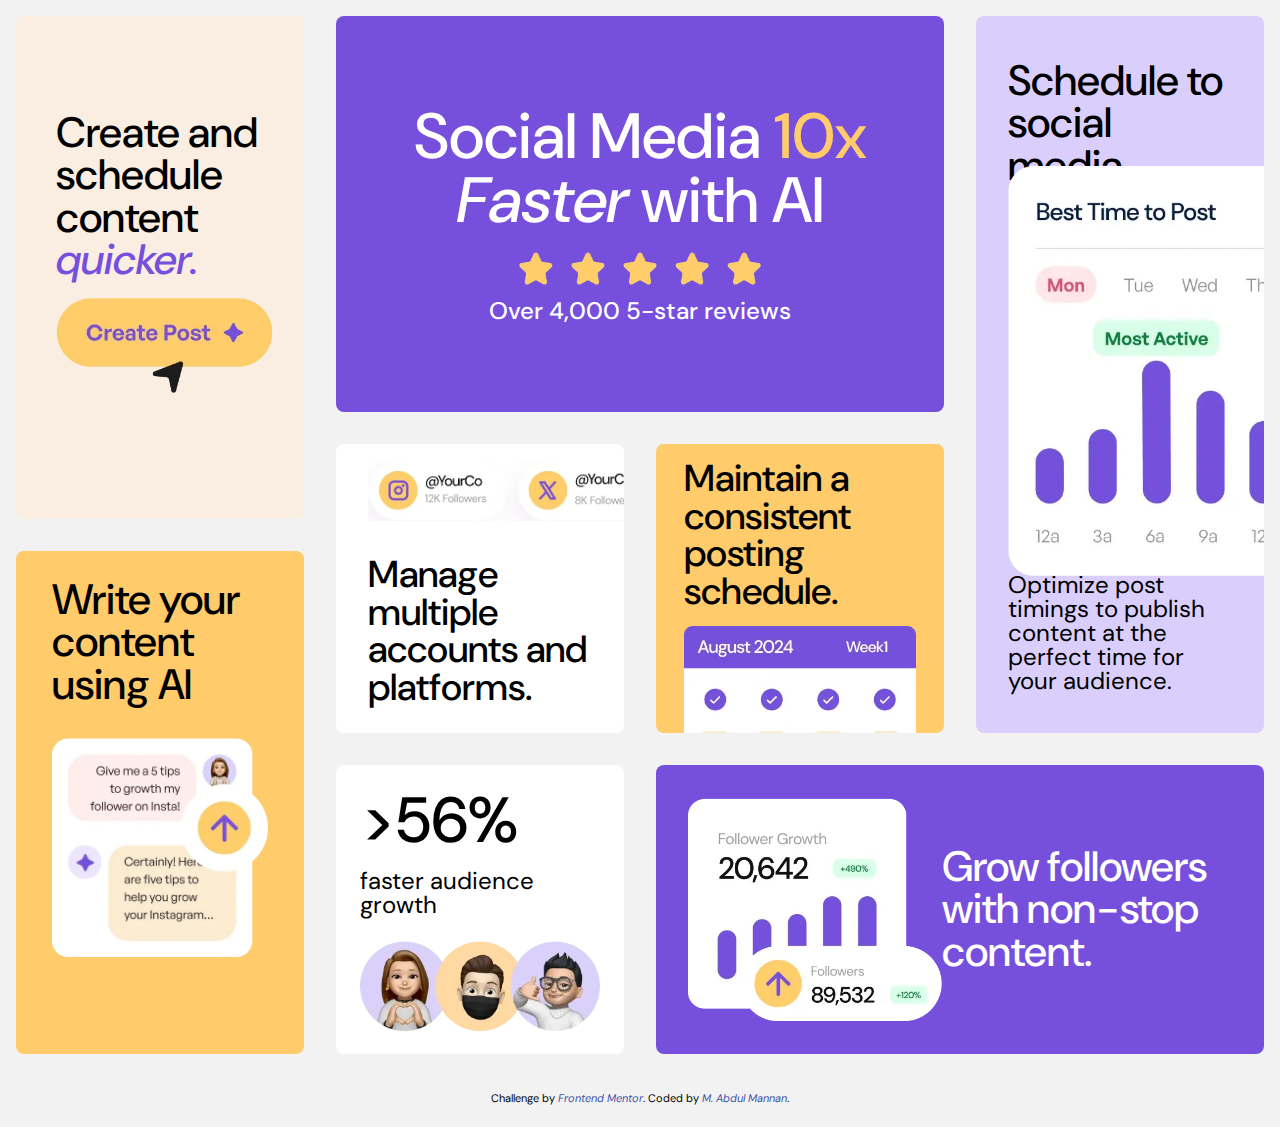
==== bento-grid-main/index.html @ 203e088a "new project" ====
<!DOCTYPE html>
<html lang="en">
<head>
  <meta charset="UTF-8">
  <meta name="viewport" content="width=device-width, initial-scale=1.0"> <!-- displays site properly based on user's device -->

  <link rel="icon" type="image/png" sizes="32x32" href="./assets/images/favicon-32x32.png">
  
  <title>Frontend Mentor | Bento grid</title>
  <link rel="stylesheet" href="style.css">

  <!-- Feel free to remove these styles or customise in your own stylesheet 👍 -->
  <style>
    .attribution { font-size: 11px; text-align: center; }
    .attribution a { color: hsl(228, 45%, 44%); }
  </style>
</head>
<body>

  <main class="bento-grid">
    <section class="item">
      <section class="lg-text">
        Create and schedule content <em>quicker.</em>
      </section>
      <img src="assets/images/illustration-create-post.webp" alt="">
    </section>

    <section class="item">
      <p class="xlg-text">Social Media <span class="emphasis">10x</span><em> Faster</em>  with AI</p>
      <img src="assets/images/illustration-five-stars.webp" alt="">
      <p class="sm-text">Over 4,000 5-star reviews</p>
    </section>

    <section class="item">
      <p class="lg-text">Schedule to social media.</p>
      <img src="assets/images/illustration-schedule-posts.webp" alt="">
      <p class="sm-text">Optimize post timings to publish content at the perfect time for your audience.</p>
    </section>

    <section class="item">
      <p class="lg-text">Write your content using AI</p>
      <img src="assets/images/illustration-ai-content.webp" alt="">
    </section>

    <section class="item">
      <img src="assets/images/illustration-multiple-platforms.webp" alt="">
      <p class="med-text">Manage multiple accounts and platforms.</p>
    </section>

    <section class="item">
      <p class="med-text">Maintain a consistent posting schedule.</p>
      <img src="assets/images/illustration-consistent-schedule.webp" alt="">
    </section>

    <section class="item">
      <p class="sm-text"><span class="xlg-text">>56%</span> faster audience growth</p>
      <img src="assets/images/illustration-audience-growth.webp" alt="">
    </section>

    <section class="item">
      <img src="assets/images/illustration-grow-followers.webp" alt="">
      <p class="lg-text">Grow followers with non-stop content.</p>
    </section>
  </main>
  
  <footer class="attribution">
    Challenge by <a href="https://www.frontendmentor.io?ref=challenge">Frontend Mentor</a>. 
    Coded by <a href="https://github.com/AM-gitco">M. Abdul Mannan</a>.
  </footer>
</body>
</html>
---- bento-grid-main/style.css ----
@import url('https://fonts.googleapis.com/css2?family=DM+Sans:wght@400;500&display=swap');

*{
    padding: 0;
    margin: 0;
    box-sizing: border-box;
}

:root{
    --purple-100: hsl(254, 88%, 90%);
    --purple-500: hsl(256, 67%, 59%);

    --yellow-100: hsl(31, 66%, 93%);
    --yellow-500: hsl(39, 100%, 71%);

    --white: hsl(0, 0%, 100%);
    --black: hsl(0, 0%, 7%);
}

body{
    font-family: 'DM Sans', sans-serif;
    font-weight: 400;
    font-size: 18px;
    background-color: #f2f2f2;
    min-height: 100vh;
    line-height: 1;
    display: grid;
    place-content: center;
}

img{
    max-width: 100%;
    display: block;
}

.xlg-text{
    font-size: 4rem;
    font-weight: 500;
}

.lg-text{
    font-size: 2.65rem;
    font-weight: 500;
}

.med-text{
    font-size: 2.35rem;
    font-weight: 500;
}

.sm-text{
    font-size: 1.5rem;
}

.bento-grid{
    max-width: 1400px;
    margin: 1rem;
    display: grid;
    grid-auto-columns: 1fr;
    grid-auto-rows: 75px;
    gap: 2rem;
    grid-template-areas: 
    'box1 box2 box2 box3'
    'box1 box2 box2 box3'
    'box1 box2 box2 box3'
    'box1 box2 box2 box3'
    'box1 box5 box6 box3'
    'box4 box5 box6 box3'
    'box4 box5 box6 box3'
    'box4 box7 box8 box8'
    'box4 box7 box8 box8'
    'box4 box7 box8 box8';
}

.bento-grid .item{
    border-radius: .5rem;
    overflow: hidden;
}

.bento-grid .item:nth-child(1){
    background-color: var(--yellow-100);
    grid-area: box1;
    padding: 6rem 2rem 0 2.5rem;
}

.bento-grid .item:nth-child(1) em{
    color: var(--purple-500);
}

.bento-grid .item:nth-child(1) img{
    margin-top: 1rem;
}

.bento-grid .item:nth-child(2){
    grid-area: box2;
    padding: 2rem;
    text-align: center;
    font-weight: 500;
    display: flex;
    flex-direction: column;
    align-items: center;
    justify-content: center;
}

.bento-grid .item:nth-child(2) .emphasis{
    color: var(--yellow-500);
}

.bento-grid .item:nth-child(2) img{
    width: 250px;
    margin: 1rem 0 .5rem;
}

.bento-grid .item:nth-child(2),
.bento-grid .item:nth-child(8){
    background-color: var(--purple-500);
    color: var(--white);
}

.bento-grid .item:nth-child(3){
    background-color: var(--purple-100);
    grid-area: box3;
    padding: 2.75rem 2rem 2.5rem 2rem;
    display: flex;
    flex-direction: column;
    justify-content: space-between;
    position: relative;
}

.bento-grid .item:nth-child(3) img{
    position: absolute;
    height: 410px;
    object-fit: cover;
    object-position: left;
    top: 150px;
}

.bento-grid .item:nth-child(4){
    grid-area: box4;
    padding: 1.75rem 2.25rem;
}

.bento-grid .item:nth-child(4) p{
    margin-bottom: 2rem;
}

.bento-grid .item:nth-child(4),
.bento-grid .item:nth-child(6){
    background-color: var(--yellow-500);
}

.bento-grid .item:nth-child(5){
    grid-area: box5;
    padding: 1rem 2rem 1rem 2rem;
    position: relative;
}

.bento-grid .item:nth-child(5) p{
    margin-top: 6rem;
}

.bento-grid .item:nth-child(5) img{
    position: absolute;
}

.bento-grid .item:nth-child(5),
.bento-grid .item:nth-child(7){
    background-color: var(--white);
}

.bento-grid .item:nth-child(6){
    grid-area: box6;
    position: relative;
    padding: 1rem 1.75rem;
}

.bento-grid .item:nth-child(6) p{
    margin-bottom: 1rem;
}

.bento-grid .item:nth-child(7){
    grid-area: box7;
    padding: 1.5rem;
}

.bento-grid .item:nth-child(7) span{
    display: block;
    margin-bottom: 1rem;
}

.bento-grid .item:nth-child(7) img{
    margin-top: 1.5rem;
}

.bento-grid .item:nth-child(8){
    grid-area: box8;
    padding: 2rem;
    display: grid;
    grid-template-columns: 1.75fr 2fr;
    align-items: center;
    grid-area: 1rem;
}

.attribution { font-size: 16px; text-align: center; margin: 20px; line-height: 1.5;}
.attribution a { color: hsl(228, 45%, 44%); text-decoration: none; font-style: italic;}

@media (max-width: 1024px) {
    .bento-grid{
        grid-auto-rows: initial;
        grid-template-areas: 
        'box1 box1 box2 box2'
        'box1 box1 box2 box2'
        'box3 box3 box4 box4'
        'box3 box3 box4 box4'
        'box5 box5 box6 box6'
        'box5 box5 box6 box6'
        'box7 box7 box8 box8'
        'box7 box7 box8 box8';
    }

    .bento-grid .item:nth-child(8){
        grid-template-columns: 1fr;
    }
}

@media (max-width: 768px) {
    .bento-grid .item{
        text-align: center;
    }

    .bento-grid{
        grid-template-areas: 
        'box2'
        'box5'
        'box6'
        'box3'
        'box8'
        'box7'
        'box1'
        'box4';
    }

    .bento-grid .item:nth-child(4),
    .bento-grid .item:nth-child(5),
    .bento-grid .item:nth-child(6),
    .bento-grid .item:nth-child(7){
        text-align: left;
    }

    .bento-grid .item:nth-child(1){
        padding: 2rem;
        text-align: left;
    }

    .bento-grid .item:nth-child(1) .lg-text{
        font-size: 2.5rem;
    }

    .bento-grid .item:nth-child(1) img{
        width: 250px;
    }

    .bento-grid .item:nth-child(3){
        padding: 2.75rem 1rem 2.5rem 1rem;
    }

    .bento-grid .item:nth-child(3) .lg-text{
        font-size: 2.25rem;
    }

    .bento-grid .item:nth-child(3) img{
        margin: 1rem 0;
        position: initial;
        height: initial;
    }

    .bento-grid .item:nth-child(5) p{
        margin-top: 10rem;
    }

    .bento-grid .item:nth-child(8){
        padding: 1.5rem 4rem;
    }
}

@media (max-width: 540px) {
    .bento-grid .item:nth-child(5) p{
        margin-top: 6rem;
    }
}
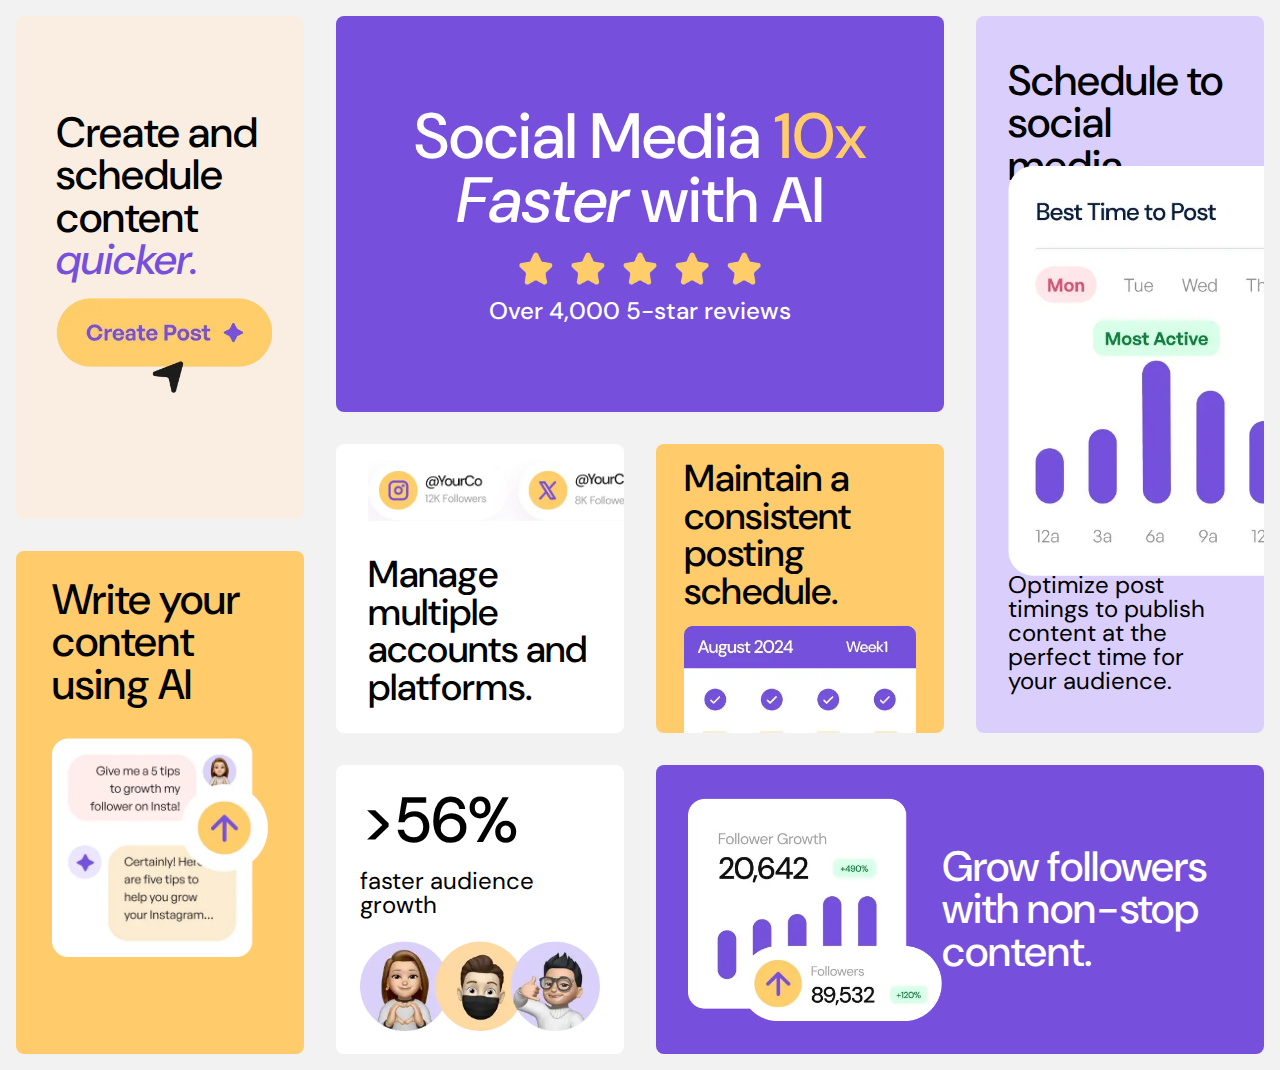
==== commit 4dcf52a1: "Update index.html" ====
--- a/bento-grid-main/index.html
+++ b/bento-grid-main/index.html
@@ -63,9 +63,5 @@
     </section>
   </main>
   
-  <footer class="attribution">
-    Challenge by <a href="https://www.frontendmentor.io?ref=challenge">Frontend Mentor</a>. 
-    Coded by <a href="https://github.com/AM-gitco">M. Abdul Mannan</a>.
-  </footer>
 </body>
-</html>+</html>
